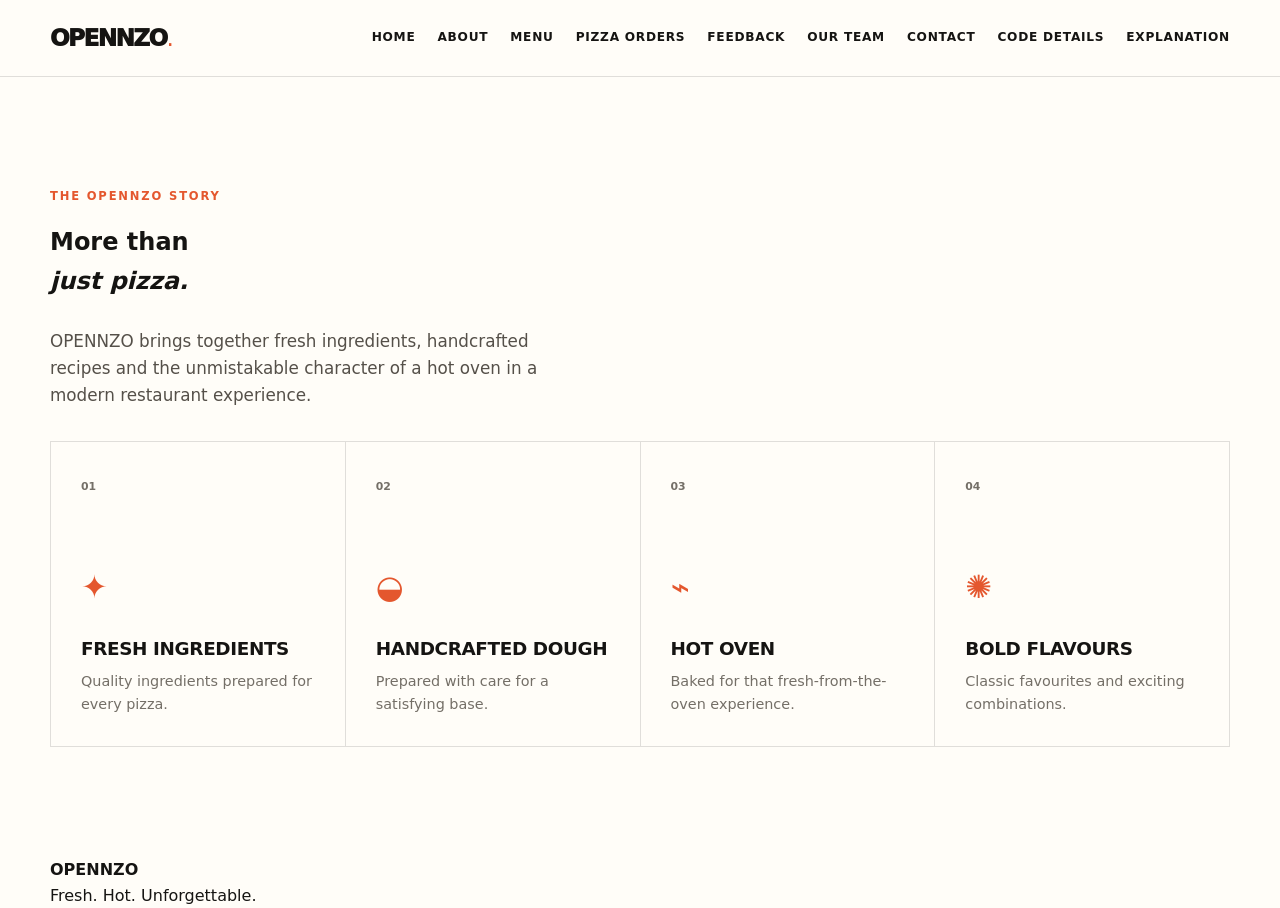
==== about.html @ 74574ae4 "Add dedicated OPENNZO About page" ====
<!DOCTYPE html><html lang="en"><head><meta charset="UTF-8"><meta name="viewport" content="width=device-width,initial-scale=1.0"><meta name="description" content="About OPENNZO — Fresh. Hot. Unforgettable."><title>About OPENNZO</title><link rel="stylesheet" href="style.css"></head><body><header class="site-header"><nav class="nav container" aria-label="Primary navigation"><a class="brand" href="index.html">OPENNZO<span class="brand-dot">.</span></a><input class="nav-toggle" type="checkbox" id="nav-toggle"><label class="nav-toggle-label" for="nav-toggle"><span></span><span></span><span></span></label><div class="nav-links"><a href="index.html">Home</a><a href="about.html">About</a><a href="menu.html">Menu</a><a href="orders.html">Pizza Orders</a><a href="feedback.html">Feedback</a><a href="team.html">Our Team</a><a href="contact.html">Contact</a><a href="code-details.html">Code Details</a><a href="explanation.html">Explanation</a></div></nav></header><main><section class="section-pad"><div class="container"><p class="eyebrow">THE OPENNZO STORY</p><h1>More than<br><em>just pizza.</em></h1><p class="hero-text">OPENNZO brings together fresh ingredients, handcrafted recipes and the unmistakable character of a hot oven in a modern restaurant experience.</p><div class="feature-grid"><article class="feature-card"><span class="feature-number">01</span><div class="feature-icon">✦</div><h3>Fresh Ingredients</h3><p>Quality ingredients prepared for every pizza.</p></article><article class="feature-card"><span class="feature-number">02</span><div class="feature-icon">◒</div><h3>Handcrafted Dough</h3><p>Prepared with care for a satisfying base.</p></article><article class="feature-card"><span class="feature-number">03</span><div class="feature-icon">⌁</div><h3>Hot Oven</h3><p>Baked for that fresh-from-the-oven experience.</p></article><article class="feature-card"><span class="feature-number">04</span><div class="feature-icon">✺</div><h3>Bold Flavours</h3><p>Classic favourites and exciting combinations.</p></article></div></div></section></main><footer class="site-footer"><div class="container"><strong>OPENNZO</strong><p>Fresh. Hot. Unforgettable.</p></div></footer></body></html>
---- style.css ----
:root{--ink:#151412;--charcoal:#201e1a;--cream:#f5f0e8;--paper:#fffdf8;--accent:#e4572e;--gold:#e7b44a;--muted:#746f67;--line:rgba(21,20,18,.13);--white:#fff;--radius:24px;--shadow:0 22px 60px rgba(21,20,18,.12);--max:1180px}*{box-sizing:border-box;margin:0;padding:0}html{scroll-behavior:smooth}body{font-family:Inter,ui-sans-serif,system-ui,-apple-system,BlinkMacSystemFont,"Segoe UI",sans-serif;background:var(--paper);color:var(--ink);line-height:1.6;overflow-x:hidden}a{color:inherit;text-decoration:none}img{display:block;width:100%;height:100%;object-fit:cover}button,input,select,textarea{font:inherit}.container{width:min(calc(100% - 40px),var(--max));margin-inline:auto}.section-pad{padding:110px 0}.eyebrow{font-size:.72rem;letter-spacing:.16em;font-weight:800;text-transform:uppercase;color:var(--accent);margin-bottom:18px}.site-header{position:sticky;top:0;z-index:50;background:rgba(255,253,248,.92);backdrop-filter:blur(16px);border-bottom:1px solid var(--line)}.nav{min-height:76px;display:flex;align-items:center;justify-content:space-between;gap:25px}.brand{font-size:1.45rem;font-weight:950;letter-spacing:-.07em}.brand span:first-child{font-weight:500}.brand-dot{color:var(--accent)}.nav-links{display:flex;align-items:center;gap:22px;font-size:.76rem;font-weight:750;text-transform:uppercase;letter-spacing:.06em}.nav-links a{position:relative;padding:8px 0}.nav-links a:after{content:"";position:absolute;left:0;right:100%;bottom:2px;height:2px;background:var(--accent);transition:right .25s ease}.nav-links a:hover:after,.nav-links a:focus-visible:after{right:0}.nav-toggle,.nav-toggle-label{display:none}.hero{position:relative;min-height:calc(100vh - 76px);display:grid;align-items:center;background:var(--cream);overflow:hidden}.hero:before{content:"";position:absolute;width:620px;height:620px;border-radius:50%;right:-220px;top:-200px;border:1px solid rgba(228,87,46,.18)}.hero:after{content:"";position:absolute;width:390px;height:390px;border-radius:50%;right:-90px;top:-80px;border:1px solid rgba(228,87,46,.14)}.hero-grid{display:grid;grid-template-columns:1fr 1fr;align-items:center;gap:70px;position:relative;z-index:2}.hero-copy{max-width:650px}.hero h1{font-size:clamp(4.5rem,9vw,8.6rem);line-height:.83;letter-spacing:-.085em;font-weight:950}.hero h1 em,.section-heading h2 em,.order-intro h2 em,.feedback h2 em,.contact h2 em,.docs-header h2 em,.explanation h2 em{font-family:Georgia,serif;font-weight:400;color:var(--accent);letter-spacing:-.07em}.hero-text{max-width:520px;margin:28px 0 32px;color:#555049;font-size:1.05rem}.hero-actions{display:flex;flex-wrap:wrap;gap:12px}.btn{display:inline-flex;align-items:center;justify-content:center;gap:16px;border:1px solid transparent;padding:14px 20px;border-radius:999px;text-transform:uppercase;font-size:.72rem;letter-spacing:.08em;font-weight:850;cursor:pointer;transition:transform .25s ease,box-shadow .25s ease,background .25s ease}.btn span{font-size:1rem}.btn-primary{background:var(--accent);color:#fff;box-shadow:0 12px 28px rgba(228,87,46,.22)}.btn-primary:hover{transform:translateY(-3px);box-shadow:0 18px 35px rgba(228,87,46,.3)}.btn-secondary{border-color:var(--line);background:transparent}.btn-secondary:hover{background:var(--white);transform:translateY(-3px)}.btn-dark{background:var(--ink);color:#fff}.btn-dark:hover{transform:translateY(-3px)}.full{width:100%}.hero-note{display:flex;align-items:center;gap:10px;margin-top:28px;font-size:.76rem;color:#68625a}.pulse-dot{width:8px;height:8px;background:var(--accent);border-radius:50%;box-shadow:0 0 0 7px rgba(228,87,46,.12);animation:pulse 2s infinite}.hero-visual{height:min(650px,72vh);position:relative}.hero-pizza{position:absolute;inset:7% 5% 4% 8%;border-radius:50%;overflow:hidden;box-shadow:var(--shadow);transform:rotate(4deg);animation:float 5s ease-in-out infinite}.hero-pizza:after{content:"";position:absolute;inset:0;background:linear-gradient(135deg,rgba(21,20,18,.05),rgba(21,20,18,.35))}.hero-pizza figcaption{position:absolute;z-index:2;left:9%;bottom:9%;color:#fff;display:flex;flex-direction:column}.hero-pizza figcaption strong{font-size:.7rem;letter-spacing:.16em}.hero-pizza figcaption span{font-family:Georgia,serif;font-size:1.5rem}.hero-card-back{position:absolute;inset:2% 2% 8% 12%;border:1px solid rgba(21,20,18,.14);border-radius:50%;transform:rotate(-7deg)}.floating-badge{position:absolute;right:0;bottom:12%;z-index:4;width:116px;height:116px;background:var(--ink);color:#fff;border-radius:50%;display:flex;align-items:center;justify-content:center;gap:6px;transform:rotate(7deg);box-shadow:var(--shadow)}.floating-badge strong{font-size:1.5rem;color:var(--accent)}.floating-badge span{font-size:.64rem;line-height:1.15;text-transform:uppercase;letter-spacing:.08em}.marquee{background:var(--accent);color:#fff;overflow:hidden;white-space:nowrap;padding:14px 0;font-size:.75rem;font-weight:900;letter-spacing:.12em}.marquee div{width:max-content;animation:marquee 24s linear infinite}.marquee span{margin:0 22px;color:#ffd7a1}.about{background:var(--paper)}.section-heading h2{font-size:clamp(3.2rem,7vw,6.2rem);line-height:.9;letter-spacing:-.075em;font-weight:950}.section-heading.split{display:grid;grid-template-columns:1.1fr .9fr;gap:60px;align-items:end;margin-bottom:60px}.section-heading.split>p{color:var(--muted);font-size:1.02rem;max-width:430px}.section-heading.center{text-align:center;max-width:650px;margin:0 auto 55px}.section-heading.center>p:last-child{margin-top:20px;color:var(--muted)}.feature-grid{display:grid;grid-template-columns:repeat(4,1fr);border-top:1px solid var(--line);border-left:1px solid var(--line)}.feature-card{position:relative;min-height:300px;padding:30px;border-right:1px solid var(--line);border-bottom:1px solid var(--line);transition:background .3s ease,transform .3s ease}.feature-card:hover{background:var(--cream);transform:translateY(-6px)}.feature-number{font-size:.68rem;color:var(--muted);font-weight:800}.feature-icon{font-size:2rem;color:var(--accent);margin:65px 0 20px}.feature-card h3{font-size:1.15rem;text-transform:uppercase;letter-spacing:-.02em}.feature-card p{color:var(--muted);font-size:.9rem;margin-top:7px}.menu{background:var(--charcoal);color:#fff}.menu .eyebrow{color:#f29a78}.menu .section-heading.center>p:last-child{color:#a9a39b}.menu-grid{display:grid;grid-template-columns:repeat(3,1fr);gap:18px}.pizza-card{background:#292722;border:1px solid rgba(255,255,255,.1);padding:10px;border-radius:22px;transition:transform .3s ease,box-shadow .3s ease,border-color .3s ease}.pizza-card:hover{transform:translateY(-8px);box-shadow:0 24px 50px rgba(0,0,0,.28);border-color:rgba(228,87,46,.55)}.pizza-image{height:270px;position:relative;border-radius:16px;overflow:hidden}.pizza-image img{transition:transform .6s cubic-bezier(.2,.7,.2,1)}.pizza-card:hover .pizza-image img{transform:scale(1.07)}.pizza-image:after{content:"";position:absolute;inset:0;background:linear-gradient(180deg,transparent 55%,rgba(0,0,0,.5))}.pizza-image span{position:absolute;z-index:2;top:12px;left:12px;background:#fff;color:var(--ink);padding:6px 9px;border-radius:999px;font-size:.6rem;font-weight:900;letter-spacing:.1em}.pizza-info{display:flex;justify-content:space-between;gap:14px;padding:18px 8px 13px}.pizza-info h3{font-size:1.1rem}.pizza-info p{color:#a9a39b;font-size:.8rem;line-height:1.45;margin-top:4px}.pizza-info>strong{color:#f2c078;white-space:nowrap}.card-link{display:flex;justify-content:space-between;align-items:center;border-top:1px solid rgba(255,255,255,.1);padding:13px 8px 6px;font-size:.7rem;text-transform:uppercase;letter-spacing:.08em;font-weight:850}.card-link span{color:#f29a78;font-size:1rem}.order{background:var(--cream)}.order-grid{display:grid;grid-template-columns:.8fr 1.2fr;gap:70px;align-items:start}.order-intro{position:sticky;top:110px}.order-intro h2,.feedback h2,.contact h2,.docs-header h2{font-size:clamp(3.2rem,6vw,6rem);line-height:.9;letter-spacing:-.075em;font-weight:950}.order-intro>p:not(.eyebrow){color:var(--muted);max-width:420px;margin-top:24px}.order-tip{display:flex;gap:15px;margin-top:42px;padding:18px;border:1px solid var(--line);border-radius:16px;background:rgba(255,255,255,.45)}.order-tip>span{color:var(--accent)}.order-tip p{font-size:.78rem;color:var(--muted);line-height:1.45}.form-card{background:#fff;border:1px solid var(--line);border-radius:26px;padding:30px;box-shadow:var(--shadow)}.form-title{display:flex;justify-content:space-between;gap:20px;border-bottom:1px solid var(--line);padding-bottom:22px;margin-bottom:25px}.form-title span{font-size:.62rem;letter-spacing:.13em;font-weight:850;color:var(--accent)}.form-title strong{font-family:Georgia,serif;font-weight:400}.form-row{display:grid;grid-template-columns:1fr 1fr;gap:16px}.field{display:flex;flex-direction:column;gap:7px;margin-bottom:17px}.field label,fieldset legend{font-size:.68rem;text-transform:uppercase;letter-spacing:.09em;font-weight:800}.field input,.field select,.field textarea{width:100%;border:1px solid var(--line);border-radius:12px;background:var(--paper);padding:12px 13px;outline:none;color:var(--ink);transition:border-color .2s,box-shadow .2s}.field textarea{resize:vertical}.field input:focus,.field select:focus,.field textarea:focus{border-color:var(--accent);box-shadow:0 0 0 4px rgba(228,87,46,.1)}fieldset{border:0;margin:2px 0 17px}fieldset legend{margin-bottom:9px}.options{display:flex;flex-wrap:wrap;gap:10px}.options label{display:flex;align-items:center;gap:8px;border:1px solid var(--line);border-radius:999px;padding:9px 12px;font-size:.75rem;cursor:pointer}.options input{accent-color:var(--accent)}.checks label{border-radius:10px}.feedback{background:var(--accent);color:#fff}.feedback .eyebrow{color:#ffd0bc}.feedback-grid{display:grid;grid-template-columns:.8fr 1.2fr;gap:80px;align-items:start}.feedback-grid>div>p:last-child{color:#ffe7dd;margin-top:24px}.light-form{color:var(--ink)}.team{background:var(--paper)}.team-grid{display:grid;grid-template-columns:repeat(6,1fr);gap:15px}.team-card{grid-column:span 2;min-height:220px;border:1px solid var(--line);padding:24px;border-radius:20px;display:flex;flex-direction:column;justify-content:flex-end;transition:transform .3s ease,background .3s ease}.team-card:nth-child(4){grid-column:2 / span 2}.team-card:hover{transform:translateY(-6px);background:var(--cream)}.team-card>span{position:absolute}.team-card>span{align-self:flex-start;color:var(--accent);font-size:.7rem;font-weight:900}.team-card h3{font-size:1.2rem;margin-top:50px}.team-card p{font-size:.72rem;color:var(--muted);text-transform:uppercase;letter-spacing:.08em}.team-card a{font-size:.72rem;color:var(--muted);word-break:break-word;margin-top:12px}.team-card a:hover{color:var(--accent)}.contact{background:var(--ink);color:#fff}.contact .eyebrow{color:#f29a78}.contact-grid{display:grid;grid-template-columns:1fr 1fr;gap:80px}.contact-lead{font-family:Georgia,serif;font-size:1.6rem;color:#b9b2a9;margin-top:25px}.contact-details{border-top:1px solid rgba(255,255,255,.15)}.contact-details>div{padding:22px 0;border-bottom:1px solid rgba(255,255,255,.15)}.contact-details span{font-size:.62rem;letter-spacing:.13em;color:#f29a78;font-weight:850}.contact-details a,.contact-details p{display:block;margin-top:5px;color:#f5f0e8}.docs{background:#171614;color:#f5f0e8}.docs-header{max-width:650px;margin-bottom:55px}.docs-header>p:last-child{color:#9d978e;max-width:540px;margin-top:22px}.code-grid{display:grid;grid-template-columns:1fr 1fr;gap:18px}.code-panel{background:#211f1b;border:1px solid rgba(255,255,255,.09);border-radius:20px;overflow:hidden}.code-head{display:flex;justify-content:space-between;padding:14px 18px;border-bottom:1px solid rgba(255,255,255,.08);font-size:.7rem;letter-spacing:.1em}.code-head span{color:#f29a78;font-weight:900}.code-head strong{color:#858078;font-weight:600}pre{overflow:auto;padding:22px;font-size:.72rem;line-height:1.7;color:#d7d0c7;tab-size:2}.explanation{background:var(--cream)}.lesson-grid{display:grid;grid-template-columns:repeat(3,1fr);gap:1px;background:var(--line);border:1px solid var(--line)}.lesson-grid article{background:var(--paper);padding:28px;min-height:210px}.lesson-grid span{font-size:.68rem;color:var(--accent);font-weight:900}.lesson-grid h3{margin-top:40px;font-size:1rem;text-transform:uppercase}.lesson-grid p{color:var(--muted);font-size:.82rem;margin-top:7px}.concepts{margin-top:55px;background:var(--charcoal);color:#fff;border-radius:24px;padding:32px}.concepts h3{font-size:1.1rem;margin-bottom:22px}.concept-list{display:grid;grid-template-columns:repeat(4,1fr);gap:12px}.concept-list>div{background:rgba(255,255,255,.05);padding:16px;border-radius:12px}.concept-list code{color:#f29a78;font-weight:850;font-size:.78rem}.concept-list p{font-size:.72rem;color:#aaa39a;margin-top:7px;line-height:1.45}.css-title{margin-top:40px!important}.project-card-section{background:var(--paper);padding-top:0}.project-card{background:var(--accent);color:#fff;border-radius:26px;padding:38px;display:grid;grid-template-columns:1fr .6fr;gap:50px}.project-card .eyebrow{color:#ffd0bc}.project-card h2{font-size:2.5rem;letter-spacing:-.05em}.project-card p{color:#ffe7dd;font-size:.85rem;margin-top:12px}.project-team{border-left:1px solid rgba(255,255,255,.3);padding-left:35px}.project-team span{font-size:.65rem;letter-spacing:.14em;font-weight:900}.project-team p{line-height:1.8}.footer{background:#0e0d0c;color:#aaa39a;padding:28px 0}.footer-grid{display:grid;grid-template-columns:1fr 1fr 1fr;align-items:center;gap:20px}.footer-brand{color:#fff}.footer-grid>p{text-align:center;font-size:.7rem}.footer-grid>p:last-child{text-align:right}@keyframes float{0%,100%{transform:rotate(4deg) translateY(0)}50%{transform:rotate(2deg) translateY(-12px)}}@keyframes pulse{0%,100%{box-shadow:0 0 0 5px rgba(228,87,46,.1)}50%{box-shadow:0 0 0 10px rgba(228,87,46,.02)}}@keyframes marquee{to{transform:translateX(-50%)}}@media(max-width:1000px){.nav-links{gap:13px;font-size:.66rem}.hero-grid{gap:30px}.feature-grid{grid-template-columns:repeat(2,1fr)}.menu-grid{grid-template-columns:repeat(2,1fr)}.team-grid{grid-template-columns:repeat(4,1fr)}.team-card{grid-column:span 2}.team-card:nth-child(4){grid-column:span 2}.concept-list{grid-template-columns:repeat(2,1fr)}}@media(max-width:760px){.container{width:min(calc(100% - 28px),var(--max))}.section-pad{padding:75px 0}.nav{min-height:68px}.nav-toggle{display:block;position:absolute;opacity:0;pointer-events:none}.nav-toggle-label{display:flex;width:42px;height:42px;border:1px solid var(--line);border-radius:50%;align-items:center;justify-content:center;flex-direction:column;gap:4px;cursor:pointer}.nav-toggle-label span{display:block;width:16px;height:1.5px;background:var(--ink);transition:transform .25s}.nav-links{position:absolute;left:14px;right:14px;top:76px;background:var(--paper);border:1px solid var(--line);border-radius:18px;padding:12px;display:none;flex-direction:column;align-items:stretch;box-shadow:var(--shadow)}.nav-links a{padding:12px 14px}.nav-toggle:checked~.nav-links{display:flex}.nav-toggle:checked+.nav-toggle-label span:first-child{transform:translateY(5.5px) rotate(45deg)}.nav-toggle:checked+.nav-toggle-label span:nth-child(2){opacity:0}.nav-toggle:checked+.nav-toggle-label span:last-child{transform:translateY(-5.5px) rotate(-45deg)}.hero{min-height:auto;padding:75px 0 80px}.hero-grid,.order-grid,.feedback-grid,.contact-grid,.code-grid,.project-card{grid-template-columns:1fr}.hero h1{font-size:clamp(4rem,18vw,6.5rem)}.hero-visual{height:390px;margin-top:25px}.floating-badge{width:88px;height:88px;right:-3px}.section-heading.split{grid-template-columns:1fr;gap:25px;margin-bottom:38px}.section-heading h2{font-size:clamp(3rem,14vw,5rem)}.feature-grid,.menu-grid,.lesson-grid{grid-template-columns:1fr}.feature-card{min-height:240px}.pizza-image{height:260px}.order-intro{position:static}.form-card{padding:20px;border-radius:20px}.form-row{grid-template-columns:1fr;gap:0}.team-grid{grid-template-columns:1fr 1fr}.team-card,.team-card:nth-child(4){grid-column:span 1;min-height:250px}.team-card a{font-size:.65rem}.project-card{padding:28px}.project-team{border-left:0;border-top:1px solid rgba(255,255,255,.3);padding-left:0;padding-top:25px}.footer-grid{grid-template-columns:1fr;gap:10px}.footer-grid>p,.footer-grid>p:last-child{text-align:left}.concepts{padding:20px}.concept-list{grid-template-columns:1fr}.code-panel pre{font-size:.65rem}.hero-note{font-size:.68rem}}@media(prefers-reduced-motion:reduce){html{scroll-behavior:auto}.hero-pizza,.pulse-dot,.marquee div{animation:none}.pizza-card,.feature-card,.btn{transition:none}}
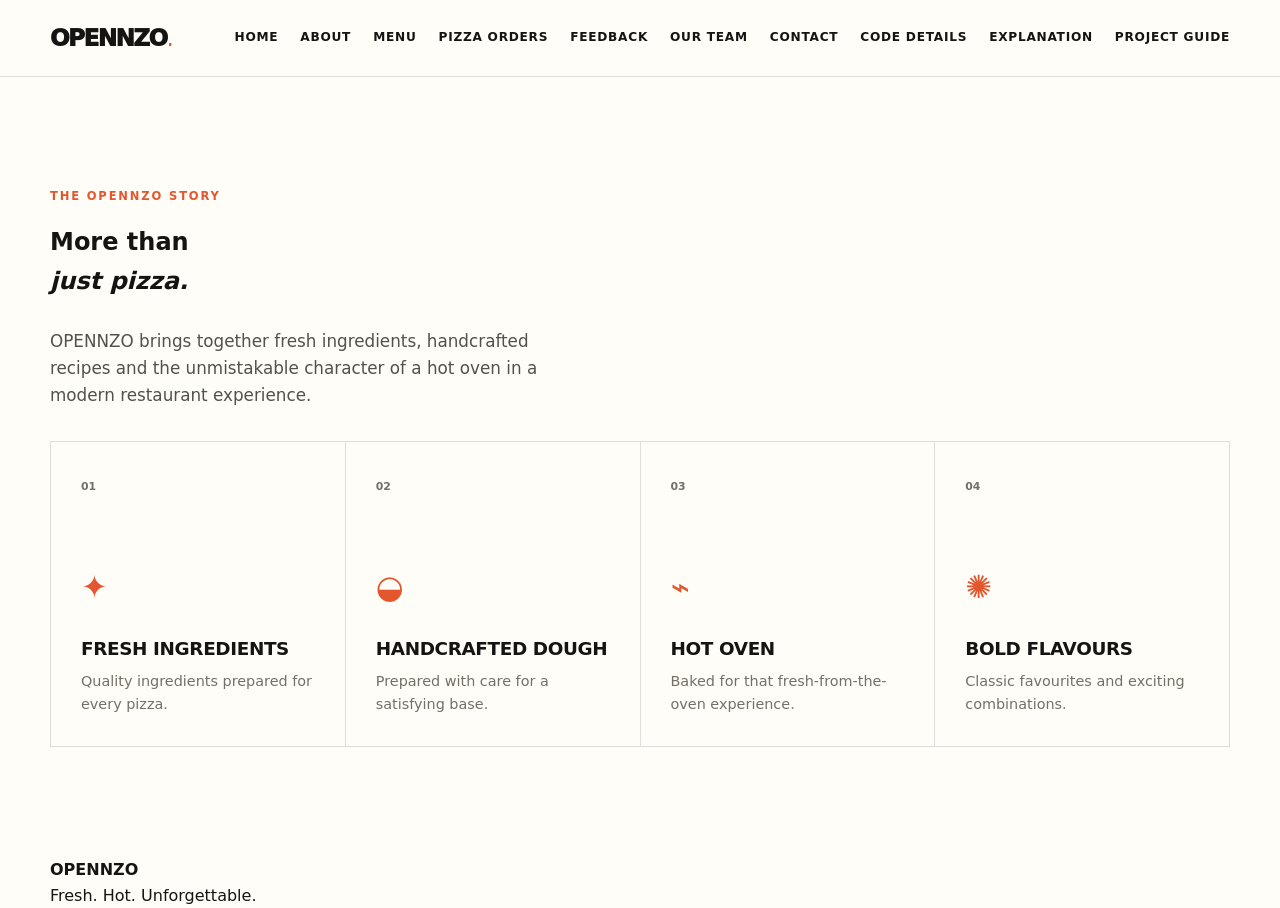
==== commit 29773b0c: "Add Project Guide to site navigation" ====
--- a/about.html
+++ b/about.html
@@ -1 +1 @@
-<!DOCTYPE html><html lang="en"><head><meta charset="UTF-8"><meta name="viewport" content="width=device-width,initial-scale=1.0"><meta name="description" content="About OPENNZO — Fresh. Hot. Unforgettable."><title>About OPENNZO</title><link rel="stylesheet" href="style.css"></head><body><header class="site-header"><nav class="nav container" aria-label="Primary navigation"><a class="brand" href="index.html">OPENNZO<span class="brand-dot">.</span></a><input class="nav-toggle" type="checkbox" id="nav-toggle"><label class="nav-toggle-label" for="nav-toggle"><span></span><span></span><span></span></label><div class="nav-links"><a href="index.html">Home</a><a href="about.html">About</a><a href="menu.html">Menu</a><a href="orders.html">Pizza Orders</a><a href="feedback.html">Feedback</a><a href="team.html">Our Team</a><a href="contact.html">Contact</a><a href="code-details.html">Code Details</a><a href="explanation.html">Explanation</a></div></nav></header><main><section class="section-pad"><div class="container"><p class="eyebrow">THE OPENNZO STORY</p><h1>More than<br><em>just pizza.</em></h1><p class="hero-text">OPENNZO brings together fresh ingredients, handcrafted recipes and the unmistakable character of a hot oven in a modern restaurant experience.</p><div class="feature-grid"><article class="feature-card"><span class="feature-number">01</span><div class="feature-icon">✦</div><h3>Fresh Ingredients</h3><p>Quality ingredients prepared for every pizza.</p></article><article class="feature-card"><span class="feature-number">02</span><div class="feature-icon">◒</div><h3>Handcrafted Dough</h3><p>Prepared with care for a satisfying base.</p></article><article class="feature-card"><span class="feature-number">03</span><div class="feature-icon">⌁</div><h3>Hot Oven</h3><p>Baked for that fresh-from-the-oven experience.</p></article><article class="feature-card"><span class="feature-number">04</span><div class="feature-icon">✺</div><h3>Bold Flavours</h3><p>Classic favourites and exciting combinations.</p></article></div></div></section></main><footer class="site-footer"><div class="container"><strong>OPENNZO</strong><p>Fresh. Hot. Unforgettable.</p></div></footer></body></html>+<!DOCTYPE html><html lang="en"><head><meta charset="UTF-8"><meta name="viewport" content="width=device-width,initial-scale=1.0"><meta name="description" content="About OPENNZO — Fresh. Hot. Unforgettable."><title>About OPENNZO</title><link rel="stylesheet" href="style.css"></head><body><header class="site-header"><nav class="nav container" aria-label="Primary navigation"><a class="brand" href="index.html">OPENNZO<span class="brand-dot">.</span></a><input class="nav-toggle" type="checkbox" id="nav-toggle"><label class="nav-toggle-label" for="nav-toggle"><span></span><span></span><span></span></label><div class="nav-links"><a href="index.html">Home</a><a href="about.html">About</a><a href="menu.html">Menu</a><a href="orders.html">Pizza Orders</a><a href="feedback.html">Feedback</a><a href="team.html">Our Team</a><a href="contact.html">Contact</a><a href="code-details.html">Code Details</a><a href="explanation.html">Explanation</a><a href="project-guide.html">Project Guide</a></div></nav></header><main><section class="section-pad"><div class="container"><p class="eyebrow">THE OPENNZO STORY</p><h1>More than<br><em>just pizza.</em></h1><p class="hero-text">OPENNZO brings together fresh ingredients, handcrafted recipes and the unmistakable character of a hot oven in a modern restaurant experience.</p><div class="feature-grid"><article class="feature-card"><span class="feature-number">01</span><div class="feature-icon">✦</div><h3>Fresh Ingredients</h3><p>Quality ingredients prepared for every pizza.</p></article><article class="feature-card"><span class="feature-number">02</span><div class="feature-icon">◒</div><h3>Handcrafted Dough</h3><p>Prepared with care for a satisfying base.</p></article><article class="feature-card"><span class="feature-number">03</span><div class="feature-icon">⌁</div><h3>Hot Oven</h3><p>Baked for that fresh-from-the-oven experience.</p></article><article class="feature-card"><span class="feature-number">04</span><div class="feature-icon">✺</div><h3>Bold Flavours</h3><p>Classic favourites and exciting combinations.</p></article></div></div></section></main><footer class="site-footer"><div class="container"><strong>OPENNZO</strong><p>Fresh. Hot. Unforgettable.</p></div></footer></body></html>
